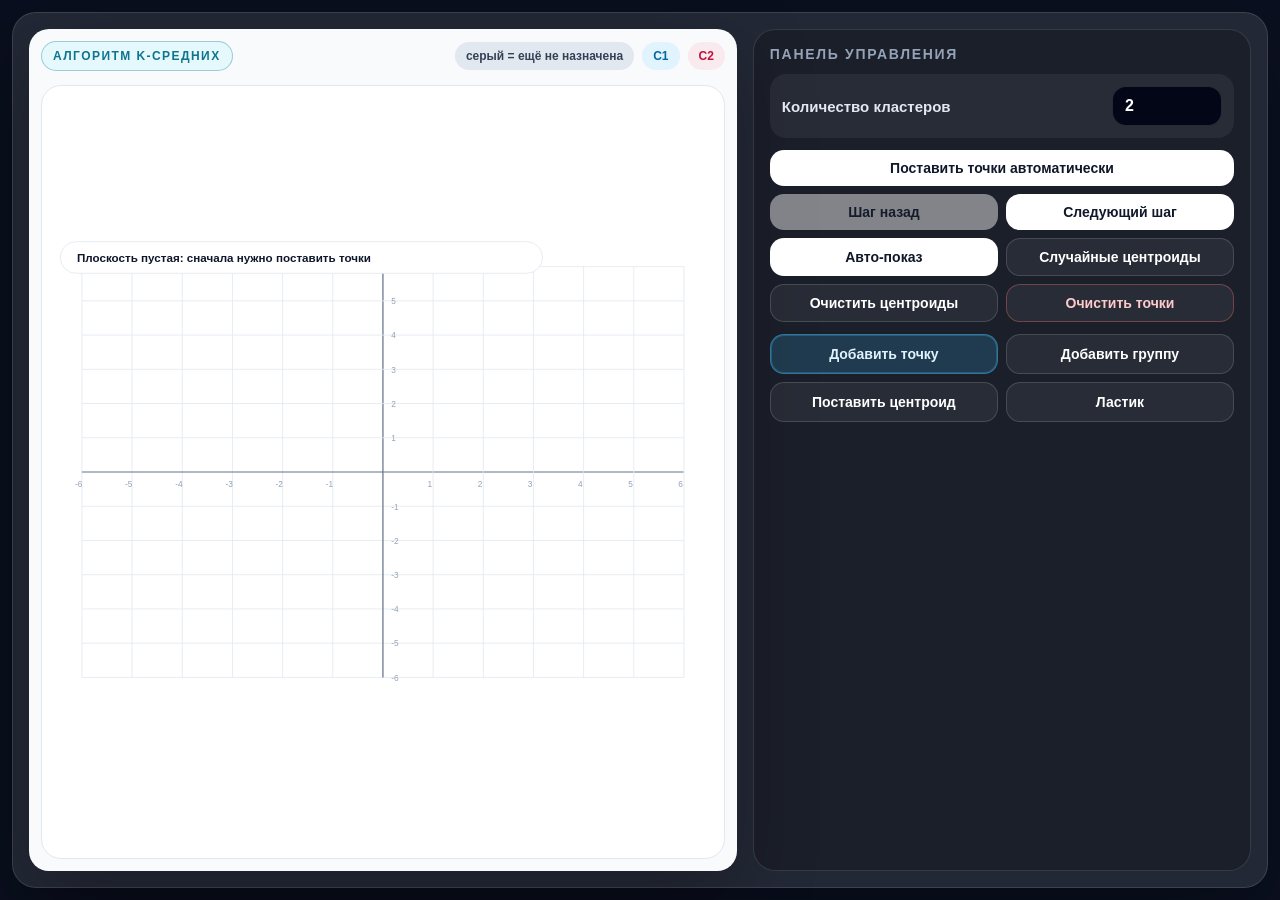
==== index.html @ dd23f0e6 "Add files via upload" ====
<!DOCTYPE html>
<html lang="ru">
<head>
  <meta charset="UTF-8" />
  <meta name="viewport" content="width=device-width, initial-scale=1.0" />
  <title>Визуализация алгоритма k-средних</title>
  <link rel="stylesheet" href="style.css" />
</head>
<body>
  <div class="app">
    <header class="hero">
      <section class="hero-plot-card">
        <div class="canvas-header">
          <div class="tag">Алгоритм k-средних</div>
          <div id="legend" class="legend"></div>
        </div>

        <svg id="plot" viewBox="0 0 820 590"></svg>
      </section>

      <div class="control-card">
        <h3>Панель управления</h3>

        <label class="select-label">
          Количество кластеров
          <input id="kInput" type="number" min="1" step="1" value="2" />
        </label>

        <div class="buttons-grid">
          <button id="autoPointsBtn" class="btn light wide-grid">
            Поставить точки автоматически
          </button>

          <button id="backBtn" class="btn light" disabled>Шаг назад</button>
          <button id="nextBtn" class="btn light">Следующий шаг</button>
          <button id="playBtn" class="btn light">Авто-показ</button>

          <button id="randomCentersBtn" class="btn ghost">Случайные центроиды</button>
          <button id="clearCentersBtn" class="btn ghost">Очистить центроиды</button>

          <button id="clearPointsBtn" class="btn ghost danger-button">Очистить точки</button>
        </div>

        <div class="mode-section">
          <div class="mode-grid">
            <button id="pointModeBtn" class="btn ghost mode-btn active">
              Добавить точку
            </button>

            <button id="burstModeBtn" class="btn ghost mode-btn">
              Добавить группу
            </button>

            <button id="centerModeBtn" class="btn ghost mode-btn">
              Поставить центроид
            </button>

            <button id="eraseModeBtn" class="btn ghost mode-btn danger-mode">
              Ластик
            </button>
          </div>
        </div>
      </div>
    </header>

  </div>

  <script src="script.js"></script>
</body>
</html>
---- style.css ----
* {
  box-sizing: border-box;
}

body {
  margin: 0;
  font-family: Inter, Arial, sans-serif;
  background: #0b1020;
  color: white;
}

.app {
  max-width: 1500px;
  margin: 0 auto;
  min-height: 100vh;
  padding: 12px;
}

.hero {
  display: grid;
  grid-template-columns: 1.35fr 0.95fr;
  gap: 16px;
  min-height: calc(100vh - 24px);
  padding: 16px;
  border-radius: 24px;
  background: rgba(255, 255, 255, 0.1);
  border: 1px solid rgba(255, 255, 255, 0.12);
  box-shadow: 0 30px 80px rgba(0, 0, 0, 0.28);
  align-items: stretch;
}

.hero-plot-card {
  background: #f8fafc;
  color: #0f172a;
  display: flex;
  min-height: 0;
  flex-direction: column;
  border-radius: 20px;
  padding: 12px;
  box-shadow: 0 25px 80px rgba(0, 0, 0, 0.25);
}

.control-card {
  padding: 16px;
  border-radius: 22px;
  background: rgba(0, 0, 0, 0.22);
  border: 1px solid rgba(255, 255, 255, 0.12);
}

.control-card h3,
.panel h3 {
  margin: 0 0 12px;
  font-size: 14px;
  text-transform: uppercase;
  letter-spacing: 0.12em;
  color: #94a3b8;
}

.select-label {
  display: grid;
  grid-template-columns: 1fr 110px;
  align-items: center;
  gap: 12px;
  padding: 12px;
  border-radius: 16px;
  background: rgba(255, 255, 255, 0.06);
  color: #e2e8f0;
  font-size: 15px;
  font-weight: 900;
}

input[type="number"] {
  width: 100%;
  margin-top: 0;
  padding: 10px 12px;
  border-radius: 14px;
  border: 1px solid rgba(255, 255, 255, 0.14);
  background: #020617;
  color: white;
  outline: none;
  font-size: 16px;
  font-weight: 800;
}

.buttons-grid {
  display: grid;
  grid-template-columns: 1fr 1fr;
  gap: 8px;
  margin-top: 12px;
}

.btn {
  border: none;
  border-radius: 14px;
  padding: 10px 12px;
  font-size: 14px;
  font-weight: 900;
  cursor: pointer;
  transition: 0.2s;
}

.btn:disabled {
  cursor: not-allowed;
  opacity: 0.45;
}

.btn.light {
  background: white;
  color: #0f172a;
}

.btn.light:hover {
  background: #e2e8f0;
}

.btn.ghost {
  background: rgba(255, 255, 255, 0.06);
  color: white;
  border: 1px solid rgba(255, 255, 255, 0.15);
}

.btn.ghost:hover {
  background: rgba(255, 255, 255, 0.12);
}

.btn.danger-button {
  border-color: rgba(248, 113, 113, 0.35);
  color: #fecaca;
}

.btn.danger-button:hover {
  background: rgba(248, 113, 113, 0.14);
}

.btn.wide {
  width: 100%;
  margin-top: 10px;
}

.btn.wide-grid {
  grid-column: 1 / -1;
}

.mode-section {
  margin-top: 12px;
  padding-top: 0;
  border-top: none;
}

.mode-section-title {
  margin-bottom: 8px;
  color: #cbd5e1;
  font-size: 14px;
  font-weight: 900;
}

.mode-grid {
  display: grid;
  grid-template-columns: 1fr 1fr;
  gap: 8px;
}

.mode-btn {
  min-height: 40px;
}

.mode-btn.active {
  background: rgba(56, 189, 248, 0.18);
  color: #e0f2fe;
  border-color: rgba(56, 189, 248, 0.48);
  box-shadow: inset 0 0 0 1px rgba(125, 211, 252, 0.2);
}

.mode-btn.danger-mode.active {
  background: rgba(248, 113, 113, 0.18);
  color: #fee2e2;
  border-color: rgba(248, 113, 113, 0.48);
  box-shadow: inset 0 0 0 1px rgba(252, 165, 165, 0.2);
}

.range-card {
  margin-top: 8px;
  padding: 10px;
  border-radius: 14px;
  background: rgba(255, 255, 255, 0.05);
}

.range-row {
  display: flex;
  justify-content: space-between;
  align-items: center;
  gap: 12px;
  margin-bottom: 8px;
  color: #e2e8f0;
  font-size: 14px;
  font-weight: 800;
}

.range-value {
  padding: 6px 10px;
  border-radius: 999px;
  background: rgba(255, 255, 255, 0.08);
  color: #bae6fd;
  font-size: 13px;
}

input[type="range"] {
  width: 100%;
  accent-color: #38bdf8;
  cursor: pointer;
}

.control-note {
  margin-top: 8px;
  padding: 9px 10px;
  border-radius: 14px;
  background: rgba(255, 255, 255, 0.05);
  color: #cbd5e1;
  font-size: 13px;
  line-height: 1.55;
}

.layout {
  display: grid;
  grid-template-columns: 320px 1fr;
  gap: 20px;
  margin-top: 20px;
}

.left-panel,
.right-panel {
  display: flex;
  flex-direction: column;
  gap: 20px;
}

.right-panel {
  display: grid;
  grid-template-columns: 1fr 1fr;
  align-items: start;
}

.right-panel .light-panel:first-child {
  grid-row: span 2;
}

.panel {
  border-radius: 28px;
  padding: 20px;
}

.dark-panel {
  background: rgba(255, 255, 255, 0.1);
  border: 1px solid rgba(255, 255, 255, 0.12);
}

.light-panel {
  background: white;
  color: #0f172a;
  border: 1px solid #e2e8f0;
  box-shadow: 0 20px 50px rgba(0, 0, 0, 0.18);
}

.timeline {
  display: flex;
  flex-direction: column;
  gap: 10px;
}

.timeline-step {
  padding: 14px;
  border-radius: 18px;
  background: rgba(255, 255, 255, 0.06);
  color: #cbd5e1;
  border: 1px solid rgba(255, 255, 255, 0.1);
  font-size: 14px;
  font-weight: 900;
}

.timeline-step.active {
  background: white;
  color: #0f172a;
  box-shadow: 0 14px 40px rgba(0, 0, 0, 0.22);
}

.timeline-step.done {
  background: rgba(52, 211, 153, 0.14);
  color: #d1fae5;
  border-color: rgba(52, 211, 153, 0.35);
}

.state-grid {
  display: grid;
  grid-template-columns: 1fr 1fr;
  gap: 12px;
}

.state-box {
  padding: 16px;
  border-radius: 20px;
  background: rgba(0, 0, 0, 0.22);
  text-align: center;
}

.state-number {
  font-size: 28px;
  font-weight: 1000;
}

.state-label {
  font-size: 12px;
  color: #94a3b8;
}

.current-step-box {
  margin-top: 14px;
  padding: 16px;
  border-radius: 20px;
  background: rgba(0, 0, 0, 0.22);
}

.current-step-box h4 {
  margin: 0 0 8px;
}

.current-step-box p {
  margin: 0;
  color: #cbd5e1;
  font-size: 14px;
  line-height: 1.6;
}

.help-text {
  margin: 0 0 12px;
  color: #cbd5e1;
  font-size: 14px;
  line-height: 1.7;
}

.canvas-header {
  display: flex;
  justify-content: space-between;
  gap: 16px;
  margin-bottom: 14px;
}

.canvas-header h2 {
  margin: 0 0 4px;
}

.canvas-header p {
  margin: 0;
  color: #64748b;
  font-size: 14px;
}

.tag {
  display: inline-block;
  padding: 7px 11px;
  border-radius: 999px;
  background: rgba(103, 232, 249, 0.12);
  color: #0e7490;
  border: 1px solid rgba(14, 116, 144, 0.35);
  font-size: 12px;
  font-weight: 900;
  letter-spacing: 0.12em;
  text-transform: uppercase;
}

.legend {
  display: flex;
  flex-wrap: wrap;
  gap: 8px;
  justify-content: flex-end;
  align-items: center;
}

.legend-item {
  padding: 7px 11px;
  border-radius: 999px;
  font-size: 12px;
  font-weight: 900;
}

#plot {
  flex: 1;
  width: 100%;
  min-height: 320px;
  height: clamp(320px, calc(100vh - 190px), 520px);
  border-radius: 20px;
  border: 1px solid #e2e8f0;
  background: white;
  cursor: crosshair;
  user-select: none;
}

.formula {
  padding: 12px;
  border-radius: 16px;
  background: #f1f5f9;
  font-family: monospace;
  font-size: 13px;
  line-height: 1.6;
  margin-top: 10px;
}

.log-box {
  display: flex;
  flex-direction: column;
  gap: 10px;
}

.log-item {
  padding: 12px;
  border-radius: 16px;
  background: #f8fafc;
  color: #475569;
  font-size: 14px;
  line-height: 1.55;
}

.inspector-title {
  color: #94a3b8;
  font-size: 12px;
  font-weight: 1000;
  text-transform: uppercase;
  letter-spacing: 0.08em;
}

.inspector-big {
  margin-top: 6px;
  font-size: 25px;
  font-weight: 1000;
}

.inspector-text {
  color: #64748b;
  line-height: 1.6;
  font-size: 14px;
}

.distance-card {
  margin-top: 10px;
  padding: 13px;
  border-radius: 18px;
  border: 1px solid #e2e8f0;
}

.distance-card.best {
  border-width: 2px;
}

.distance-row {
  display: flex;
  justify-content: space-between;
  gap: 12px;
  align-items: center;
}

.distance-name {
  font-family: monospace;
  font-size: 14px;
  font-weight: 900;
}

.distance-value {
  font-family: monospace;
  font-size: 18px;
  font-weight: 1000;
}

.distance-formula {
  margin-top: 6px;
  color: #64748b;
  font-family: monospace;
  font-size: 11px;
  line-height: 1.6;
}

.best-label {
  display: inline-block;
  margin-top: 8px;
  padding: 6px 9px;
  border-radius: 12px;
  background: rgba(255, 255, 255, 0.75);
  font-size: 12px;
  font-weight: 1000;
}

.member-list {
  display: flex;
  flex-wrap: wrap;
  gap: 8px;
  margin-top: 12px;
}

.member {
  padding: 6px 10px;
  border-radius: 999px;
  font-size: 12px;
  font-weight: 1000;
}

.slide-note {
  display: inline-block;
  margin-top: 12px;
  padding: 10px 12px;
  border-radius: 14px;
  background: #eef2ff;
  color: #3730a3;
  font-size: 13px;
  font-weight: 800;
  line-height: 1.5;
}

@media (max-width: 1200px) {
  .hero,
  .layout,
  .right-panel {
    grid-template-columns: 1fr;
  }

  .right-panel .light-panel:first-child {
    grid-row: auto;
  }

  .canvas-header {
    flex-direction: column;
  }

  .legend {
    justify-content: flex-start;
  }

  #plot {
    height: clamp(320px, 58vh, 520px);
  }
}

@media (max-width: 700px) {
  .select-label {
    grid-template-columns: 1fr;
  }

  input[type="number"] {
    margin-top: 8px;
  }
}
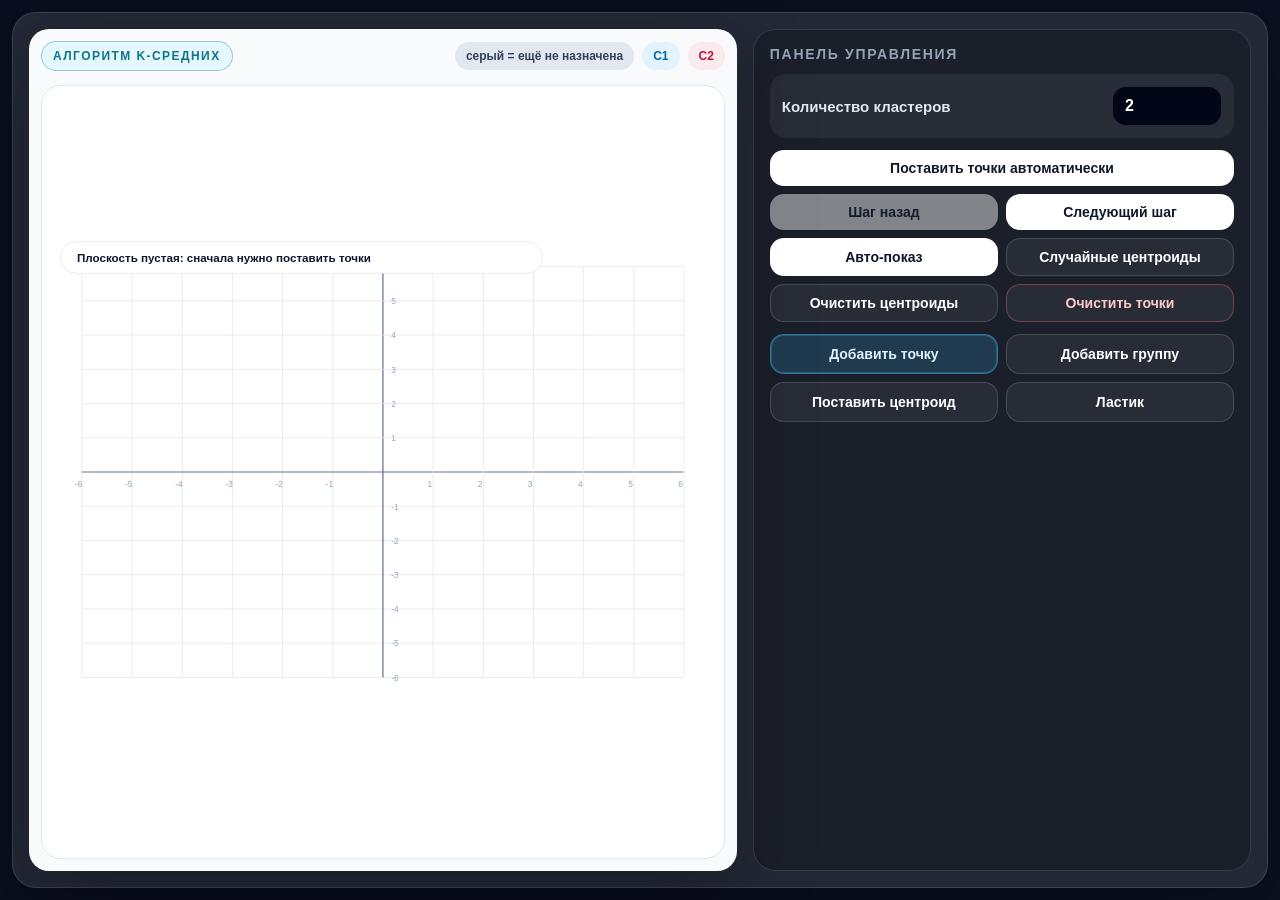
==== commit 5f033cd7: "final" ====
--- a/index.html
+++ b/index.html
@@ -65,6 +65,18 @@
 
   </div>
 
-  <script src="script.js"></script>
+  <!-- Deferred scripts execute in dependency order and also support file://. -->
+  <script defer src="src/config.js"></script>
+  <script defer src="src/domain/kmeans.js"></script>
+  <script defer src="src/domain/data.js"></script>
+  <script defer src="src/domain/simulation.js"></script>
+  <script defer src="src/app/store.js"></script>
+  <script defer src="src/app/playback.js"></script>
+  <script defer src="src/view/coordinates.js"></script>
+  <script defer src="src/view/palette.js"></script>
+  <script defer src="src/view/plot.js"></script>
+  <script defer src="src/view/controls.js"></script>
+  <script defer src="src/app/controller.js"></script>
+  <script defer src="script.js"></script>
 </body>
 </html>
--- a/style.css
+++ b/style.css
@@ -9,71 +9,70 @@
   color: white;
 }
 
-.app {
-  max-width: 1500px;
-  margin: 0 auto;
-  min-height: 100vh;
-  padding: 12px;
-}
-
-.hero {
-  display: grid;
-  grid-template-columns: 1.35fr 0.95fr;
-  gap: 16px;
-  min-height: calc(100vh - 24px);
-  padding: 16px;
-  border-radius: 24px;
+.app {
+  max-width: 1500px;
+  margin: 0 auto;
+  min-height: 100vh;
+  padding: 12px;
+}
+
+.hero {
+  display: grid;
+  grid-template-columns: 1.35fr 0.95fr;
+  gap: 16px;
+  min-height: calc(100vh - 24px);
+  padding: 16px;
+  border-radius: 24px;
   background: rgba(255, 255, 255, 0.1);
   border: 1px solid rgba(255, 255, 255, 0.12);
   box-shadow: 0 30px 80px rgba(0, 0, 0, 0.28);
-  align-items: stretch;
-}
-
-.hero-plot-card {
-  background: #f8fafc;
-  color: #0f172a;
-  display: flex;
-  min-height: 0;
-  flex-direction: column;
-  border-radius: 20px;
-  padding: 12px;
+  align-items: stretch;
+}
+
+.hero-plot-card {
+  background: #f8fafc;
+  color: #0f172a;
+  display: flex;
+  min-height: 0;
+  flex-direction: column;
+  border-radius: 20px;
+  padding: 12px;
   box-shadow: 0 25px 80px rgba(0, 0, 0, 0.25);
 }
 
-.control-card {
-  padding: 16px;
-  border-radius: 22px;
+.control-card {
+  padding: 16px;
+  border-radius: 22px;
   background: rgba(0, 0, 0, 0.22);
   border: 1px solid rgba(255, 255, 255, 0.12);
 }
 
-.control-card h3,
-.panel h3 {
-  margin: 0 0 12px;
+.control-card h3 {
+  margin: 0 0 12px;
   font-size: 14px;
   text-transform: uppercase;
   letter-spacing: 0.12em;
   color: #94a3b8;
 }
 
-.select-label {
-  display: grid;
-  grid-template-columns: 1fr 110px;
-  align-items: center;
-  gap: 12px;
-  padding: 12px;
-  border-radius: 16px;
+.select-label {
+  display: grid;
+  grid-template-columns: 1fr 110px;
+  align-items: center;
+  gap: 12px;
+  padding: 12px;
+  border-radius: 16px;
   background: rgba(255, 255, 255, 0.06);
   color: #e2e8f0;
   font-size: 15px;
   font-weight: 900;
 }
 
-input[type="number"] {
-  width: 100%;
-  margin-top: 0;
-  padding: 10px 12px;
-  border-radius: 14px;
+input[type="number"] {
+  width: 100%;
+  margin-top: 0;
+  padding: 10px 12px;
+  border-radius: 14px;
   border: 1px solid rgba(255, 255, 255, 0.14);
   background: #020617;
   color: white;
@@ -82,32 +81,32 @@
   font-weight: 800;
 }
 
-.buttons-grid {
-  display: grid;
-  grid-template-columns: 1fr 1fr;
-  gap: 8px;
-  margin-top: 12px;
-}
-
-.btn {
-  border: none;
-  border-radius: 14px;
-  padding: 10px 12px;
-  font-size: 14px;
+.buttons-grid {
+  display: grid;
+  grid-template-columns: 1fr 1fr;
+  gap: 8px;
+  margin-top: 12px;
+}
+
+.btn {
+  border: none;
+  border-radius: 14px;
+  padding: 10px 12px;
+  font-size: 14px;
   font-weight: 900;
   cursor: pointer;
-  transition: 0.2s;
-}
-
-.btn:disabled {
-  cursor: not-allowed;
-  opacity: 0.45;
-}
-
-.btn.light {
-  background: white;
-  color: #0f172a;
-}
+  transition: 0.2s;
+}
+
+.btn:disabled {
+  cursor: not-allowed;
+  opacity: 0.45;
+}
+
+.btn.light {
+  background: white;
+  color: #0f172a;
+}
 
 .btn.light:hover {
   background: #e2e8f0;
@@ -132,36 +131,24 @@
   background: rgba(248, 113, 113, 0.14);
 }
 
-.btn.wide {
-  width: 100%;
-  margin-top: 10px;
-}
-
 .btn.wide-grid {
   grid-column: 1 / -1;
 }
 
-.mode-section {
-  margin-top: 12px;
-  padding-top: 0;
-  border-top: none;
-}
-
-.mode-section-title {
-  margin-bottom: 8px;
-  color: #cbd5e1;
-  font-size: 14px;
-  font-weight: 900;
-}
-
-.mode-grid {
-  display: grid;
-  grid-template-columns: 1fr 1fr;
-  gap: 8px;
-}
-
-.mode-btn {
-  min-height: 40px;
+.mode-section {
+  margin-top: 12px;
+  padding-top: 0;
+  border-top: none;
+}
+
+.mode-grid {
+  display: grid;
+  grid-template-columns: 1fr 1fr;
+  gap: 8px;
+}
+
+.mode-btn {
+  min-height: 40px;
 }
 
 .mode-btn.active {
@@ -178,165 +165,6 @@
   box-shadow: inset 0 0 0 1px rgba(252, 165, 165, 0.2);
 }
 
-.range-card {
-  margin-top: 8px;
-  padding: 10px;
-  border-radius: 14px;
-  background: rgba(255, 255, 255, 0.05);
-}
-
-.range-row {
-  display: flex;
-  justify-content: space-between;
-  align-items: center;
-  gap: 12px;
-  margin-bottom: 8px;
-  color: #e2e8f0;
-  font-size: 14px;
-  font-weight: 800;
-}
-
-.range-value {
-  padding: 6px 10px;
-  border-radius: 999px;
-  background: rgba(255, 255, 255, 0.08);
-  color: #bae6fd;
-  font-size: 13px;
-}
-
-input[type="range"] {
-  width: 100%;
-  accent-color: #38bdf8;
-  cursor: pointer;
-}
-
-.control-note {
-  margin-top: 8px;
-  padding: 9px 10px;
-  border-radius: 14px;
-  background: rgba(255, 255, 255, 0.05);
-  color: #cbd5e1;
-  font-size: 13px;
-  line-height: 1.55;
-}
-
-.layout {
-  display: grid;
-  grid-template-columns: 320px 1fr;
-  gap: 20px;
-  margin-top: 20px;
-}
-
-.left-panel,
-.right-panel {
-  display: flex;
-  flex-direction: column;
-  gap: 20px;
-}
-
-.right-panel {
-  display: grid;
-  grid-template-columns: 1fr 1fr;
-  align-items: start;
-}
-
-.right-panel .light-panel:first-child {
-  grid-row: span 2;
-}
-
-.panel {
-  border-radius: 28px;
-  padding: 20px;
-}
-
-.dark-panel {
-  background: rgba(255, 255, 255, 0.1);
-  border: 1px solid rgba(255, 255, 255, 0.12);
-}
-
-.light-panel {
-  background: white;
-  color: #0f172a;
-  border: 1px solid #e2e8f0;
-  box-shadow: 0 20px 50px rgba(0, 0, 0, 0.18);
-}
-
-.timeline {
-  display: flex;
-  flex-direction: column;
-  gap: 10px;
-}
-
-.timeline-step {
-  padding: 14px;
-  border-radius: 18px;
-  background: rgba(255, 255, 255, 0.06);
-  color: #cbd5e1;
-  border: 1px solid rgba(255, 255, 255, 0.1);
-  font-size: 14px;
-  font-weight: 900;
-}
-
-.timeline-step.active {
-  background: white;
-  color: #0f172a;
-  box-shadow: 0 14px 40px rgba(0, 0, 0, 0.22);
-}
-
-.timeline-step.done {
-  background: rgba(52, 211, 153, 0.14);
-  color: #d1fae5;
-  border-color: rgba(52, 211, 153, 0.35);
-}
-
-.state-grid {
-  display: grid;
-  grid-template-columns: 1fr 1fr;
-  gap: 12px;
-}
-
-.state-box {
-  padding: 16px;
-  border-radius: 20px;
-  background: rgba(0, 0, 0, 0.22);
-  text-align: center;
-}
-
-.state-number {
-  font-size: 28px;
-  font-weight: 1000;
-}
-
-.state-label {
-  font-size: 12px;
-  color: #94a3b8;
-}
-
-.current-step-box {
-  margin-top: 14px;
-  padding: 16px;
-  border-radius: 20px;
-  background: rgba(0, 0, 0, 0.22);
-}
-
-.current-step-box h4 {
-  margin: 0 0 8px;
-}
-
-.current-step-box p {
-  margin: 0;
-  color: #cbd5e1;
-  font-size: 14px;
-  line-height: 1.6;
-}
-
-.help-text {
-  margin: 0 0 12px;
-  color: #cbd5e1;
-  font-size: 14px;
-  line-height: 1.7;
-}
-
 .canvas-header {
   display: flex;
   justify-content: space-between;
@@ -344,31 +172,21 @@
   margin-bottom: 14px;
 }
 
-.canvas-header h2 {
-  margin: 0 0 4px;
-}
-
-.canvas-header p {
-  margin: 0;
-  color: #64748b;
-  font-size: 14px;
-}
-
-.tag {
-  display: inline-block;
-  padding: 7px 11px;
-  border-radius: 999px;
-  background: rgba(103, 232, 249, 0.12);
-  color: #0e7490;
-  border: 1px solid rgba(14, 116, 144, 0.35);
-  font-size: 12px;
-  font-weight: 900;
-  letter-spacing: 0.12em;
-  text-transform: uppercase;
-}
-
-.legend {
-  display: flex;
+.tag {
+  display: inline-block;
+  padding: 7px 11px;
+  border-radius: 999px;
+  background: rgba(103, 232, 249, 0.12);
+  color: #0e7490;
+  border: 1px solid rgba(14, 116, 144, 0.35);
+  font-size: 12px;
+  font-weight: 900;
+  letter-spacing: 0.12em;
+  text-transform: uppercase;
+}
+
+.legend {
+  display: flex;
   flex-wrap: wrap;
   gap: 8px;
   justify-content: flex-end;
@@ -382,146 +200,22 @@
   font-weight: 900;
 }
 
-#plot {
-  flex: 1;
-  width: 100%;
-  min-height: 320px;
-  height: clamp(320px, calc(100vh - 190px), 520px);
-  border-radius: 20px;
+#plot {
+  flex: 1;
+  width: 100%;
+  min-height: 320px;
+  height: clamp(320px, calc(100vh - 190px), 520px);
+  border-radius: 20px;
   border: 1px solid #e2e8f0;
   background: white;
   cursor: crosshair;
   user-select: none;
-}
-
-.formula {
-  padding: 12px;
-  border-radius: 16px;
-  background: #f1f5f9;
-  font-family: monospace;
-  font-size: 13px;
-  line-height: 1.6;
-  margin-top: 10px;
-}
-
-.log-box {
-  display: flex;
-  flex-direction: column;
-  gap: 10px;
-}
-
-.log-item {
-  padding: 12px;
-  border-radius: 16px;
-  background: #f8fafc;
-  color: #475569;
-  font-size: 14px;
-  line-height: 1.55;
-}
-
-.inspector-title {
-  color: #94a3b8;
-  font-size: 12px;
-  font-weight: 1000;
-  text-transform: uppercase;
-  letter-spacing: 0.08em;
-}
-
-.inspector-big {
-  margin-top: 6px;
-  font-size: 25px;
-  font-weight: 1000;
-}
-
-.inspector-text {
-  color: #64748b;
-  line-height: 1.6;
-  font-size: 14px;
-}
-
-.distance-card {
-  margin-top: 10px;
-  padding: 13px;
-  border-radius: 18px;
-  border: 1px solid #e2e8f0;
-}
-
-.distance-card.best {
-  border-width: 2px;
-}
-
-.distance-row {
-  display: flex;
-  justify-content: space-between;
-  gap: 12px;
-  align-items: center;
-}
-
-.distance-name {
-  font-family: monospace;
-  font-size: 14px;
-  font-weight: 900;
-}
-
-.distance-value {
-  font-family: monospace;
-  font-size: 18px;
-  font-weight: 1000;
-}
-
-.distance-formula {
-  margin-top: 6px;
-  color: #64748b;
-  font-family: monospace;
-  font-size: 11px;
-  line-height: 1.6;
-}
-
-.best-label {
-  display: inline-block;
-  margin-top: 8px;
-  padding: 6px 9px;
-  border-radius: 12px;
-  background: rgba(255, 255, 255, 0.75);
-  font-size: 12px;
-  font-weight: 1000;
-}
-
-.member-list {
-  display: flex;
-  flex-wrap: wrap;
-  gap: 8px;
-  margin-top: 12px;
-}
-
-.member {
-  padding: 6px 10px;
-  border-radius: 999px;
-  font-size: 12px;
-  font-weight: 1000;
-}
-
-.slide-note {
-  display: inline-block;
-  margin-top: 12px;
-  padding: 10px 12px;
-  border-radius: 14px;
-  background: #eef2ff;
-  color: #3730a3;
-  font-size: 13px;
-  font-weight: 800;
-  line-height: 1.5;
-}
-
-@media (max-width: 1200px) {
-  .hero,
-  .layout,
-  .right-panel {
+  touch-action: none;
+}
+
+@media (max-width: 1200px) {
+  .hero {
     grid-template-columns: 1fr;
-  }
-
-  .right-panel .light-panel:first-child {
-    grid-row: auto;
   }
 
   .canvas-header {
@@ -532,17 +226,17 @@
     justify-content: flex-start;
   }
 
-  #plot {
-    height: clamp(320px, 58vh, 520px);
-  }
-}
-
-@media (max-width: 700px) {
-  .select-label {
-    grid-template-columns: 1fr;
-  }
-
-  input[type="number"] {
-    margin-top: 8px;
-  }
-}
+  #plot {
+    height: clamp(320px, 58vh, 520px);
+  }
+}
+
+@media (max-width: 700px) {
+  .select-label {
+    grid-template-columns: 1fr;
+  }
+
+  input[type="number"] {
+    margin-top: 8px;
+  }
+}
